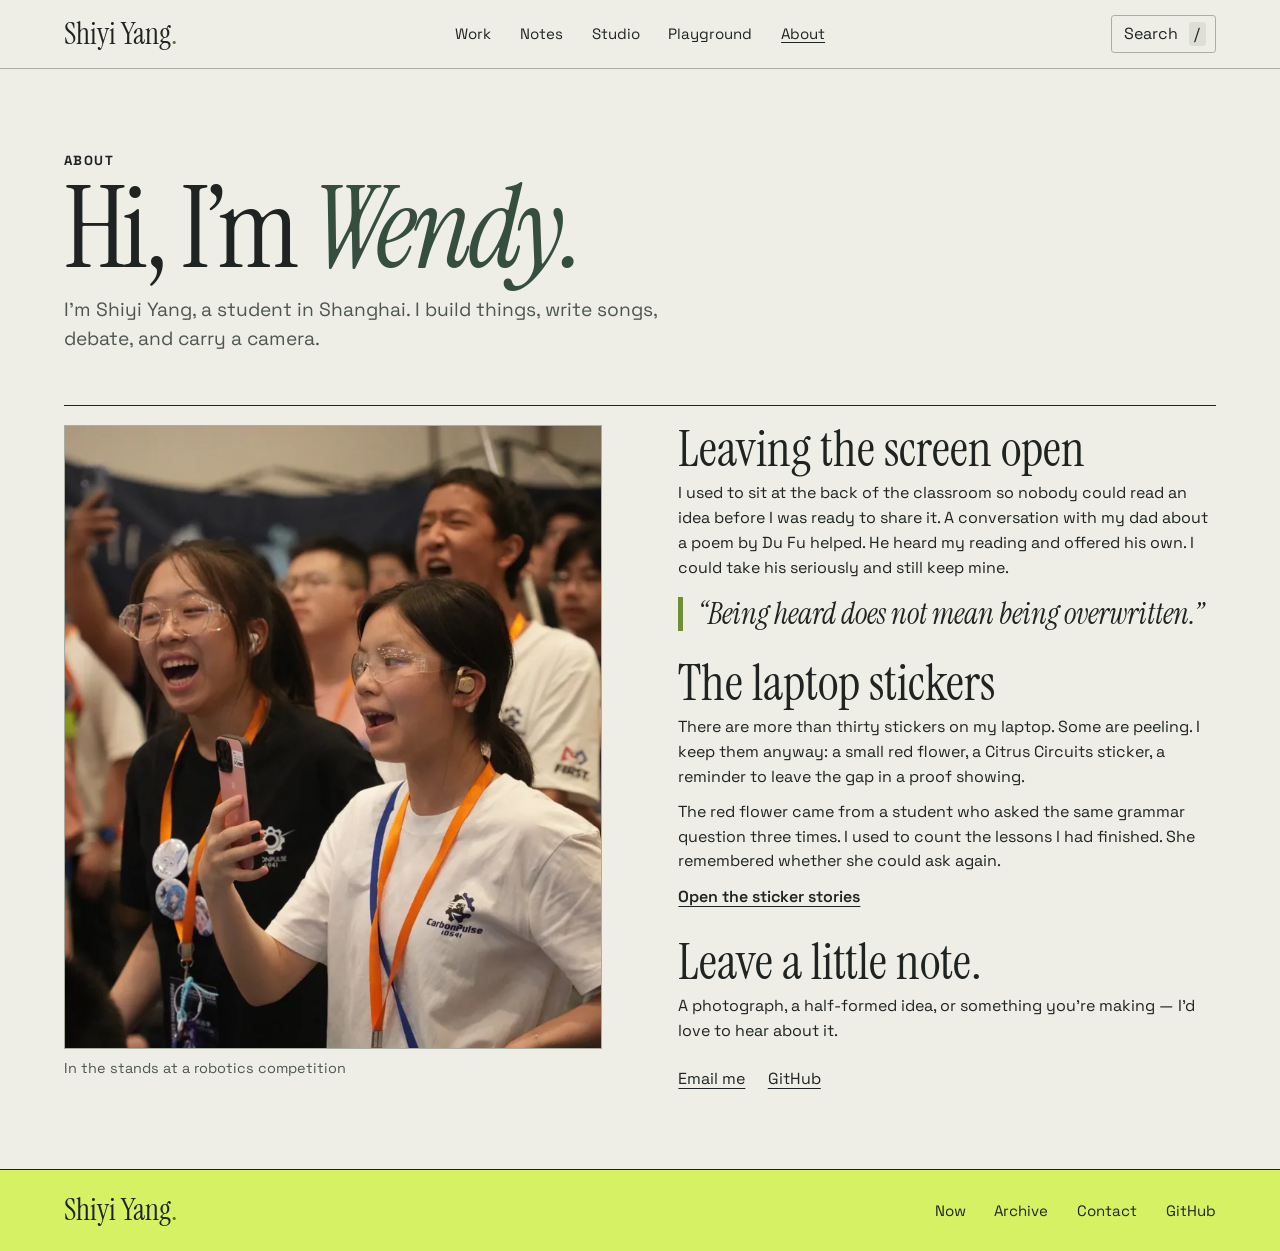
==== about.html @ c09a79f6 "Redesign portfolio as an editorial notebook" ====
<!doctype html>
    <html lang="en">
    <head>
      <meta charset="utf-8">
      <meta name="viewport" content="width=device-width, initial-scale=1">
      <title>About Wendy | Shiyi Yang</title>
      <meta name="description" content="Shiyi Yang on cameras, laptop stickers and getting comfortable sharing unfinished ideas.">
      <meta name="theme-color" content="#eeeee7">
      <link rel="canonical" href="https://yangsy57272.github.io/about.html">
      <meta property="og:type" content="website">
      <meta property="og:site_name" content="Shiyi Yang">
      <meta property="og:title" content="About Wendy | Shiyi Yang">
      <meta property="og:description" content="Shiyi Yang on cameras, laptop stickers and getting comfortable sharing unfinished ideas.">
      <meta property="og:url" content="https://yangsy57272.github.io/about.html">
      <meta property="og:image" content="https://yangsy57272.github.io/assets/life/match-day.webp">
      <meta name="twitter:card" content="summary_large_image">
      <link rel="icon" href="assets/editorial-mark.svg" type="image/svg+xml">
      <link rel="preload" href="assets/fonts/instrument-serif.woff2" as="font" type="font/woff2" crossorigin>
      <link rel="stylesheet" href="editorial.css">
      <script src="editorial.js" defer></script>

    </head>
    <body>
      <a class="skip" href="#main">Skip to content</a>
      <header class="site-head">
        <div class="wrap mast">
          <a class="wordmark" href="index.html">Shiyi Yang<span>.</span></a>
          <nav aria-label="Main navigation"><a href="index.html#work">Work</a><a href="notes.html">Notes</a><a href="studio.html">Studio</a><a href="playground.html">Playground</a><a href="about.html" aria-current="page">About</a></nav>
          <button class="search-button" type="button" data-search hidden><span>Search</span> <kbd>/</kbd></button>
        </div>
      </header>
      <main id="main" tabindex="-1"><header class="wrap page-intro"><p class="eyebrow">About</p>
      <h1>Hi, I’m <em>Wendy.</em></h1><p class="lede">I’m Shiyi Yang, a student in Shanghai. I build things, write songs, debate, and carry a camera.</p></header>
    <div class="wrap story-layout">
      <figure class="case-figure"><img src="assets/life/match-day.webp" alt="Wendy cheering with friends at a robotics competition" width="724" height="1086">
        <figcaption>In the stands at a robotics competition</figcaption></figure>
      <div class="prose">
        <section><h2>Leaving the screen open</h2>
          <p>I used to sit at the back of the classroom so nobody could read an idea before I was ready to share it. A conversation with my dad about a poem by Du Fu helped. He heard my reading and offered his own. I could take his seriously and still keep mine.</p>
          <blockquote>“Being heard does not mean being overwritten.”</blockquote>
        </section>
        <section id="stickers"><h2>The laptop stickers</h2>
          <p>There are more than thirty stickers on my laptop. Some are peeling. I keep them anyway: a small red flower, a Citrus Circuits sticker, a reminder to leave the gap in a proof showing.</p>
          <p>The red flower came from a student who asked the same grammar question three times. I used to count the lessons I had finished. She remembered whether she could ask again.</p>
          <a class="plain-link" href="archive.html#curiosity">Open the sticker stories</a>
        </section>
        <section id="contact"><h2>Leave a little note.</h2>
          <p>A photograph, a half-formed idea, or something you’re making — I’d love to hear about it.</p>
          <div class="inline-links"><a href="mailto:yangsy.2009@outlook.com">Email me</a><a href="https://github.com/yangsy57272">GitHub</a></div>
        </section>
      </div>
    </div></main>
      <footer class="site-foot">
        <div class="wrap foot-layout">
          <a class="wordmark" href="index.html">Shiyi Yang<span>.</span></a>
          <nav aria-label="Elsewhere">
            <a href="now.html">Now</a><a href="archive.html">Archive</a>
            <a href="about.html#contact">Contact</a><a href="https://github.com/yangsy57272">GitHub</a>
          </nav>
        </div>
      </footer>
      <dialog class="search-dialog" aria-labelledby="search-title">
        <div class="search-head"><h2 id="search-title">Search the site</h2><button type="button" data-close-search>Close</button></div>
        <label class="sr-only" for="site-search">Filter pages and projects</label>
        <input id="site-search" type="search" placeholder="Find a project, note, or experiment…" autocomplete="off" autofocus>
        <p class="search-empty" role="status" hidden>No matching pages.</p>
        <ul class="search-results"><li><a href="index.html#work" data-keywords="ScentSense HiMCM Greenvolt portfolio projects">Selected work</a></li><li><a href="notes.html" data-keywords="Barbie John Locke essay argument">Notes &amp; writing</a></li><li><a href="studio.html" data-keywords="studio photo song video sound">Photography, music &amp; films</a></li><li><a href="assets/HiMCM-2024-Paper.pdf" data-keywords="computing environmental model">HiMCM 2024 paper (PDF)</a></li><li><a href="assets/HiMCM-2025-Paper.pdf" data-keywords="building evacuation simulation">HiMCM 2025 paper (PDF)</a></li><li><a href="assets/No-Three-In-Line.pdf" data-keywords="combinatorics geometry">No-three-in-a-line paper (PDF)</a></li><li><a href="photography.html" data-keywords="Istanbul Shanghai gallery lightbox">Photography gallery</a></li><li><a href="about.html" data-keywords="biography laptop stickers red flower contact email">About Wendy</a></li><li><a href="now.html" data-keywords="current working questions">Now</a></li><li><a href="playground.html" data-keywords="puzzles math games">Playground</a></li><li><a href="playground.html#no-three-puzzle" data-keywords="geometry dots puzzle">No-three-in-a-line puzzle</a></li><li><a href="archive.html#playground" data-keywords="camera stopwatch games">Debate prep, math sprint &amp; exposure lab</a></li><li><a href="archive.html#chapters" data-keywords="connections art film documentary">Films &amp; activity journal</a></li><li><a href="archive.html#achievements" data-keywords="archive growth honors activities awards">Original notebook &amp; awards</a></li><li><a href="archive.html#curiosity" data-keywords="stickers citrus circuits flower plums café">The little things</a></li><li><a href="about.html#contact" data-keywords="email GitHub">Contact</a></li><li><a href="scentsense.html" data-keywords="Computer vision / Physical computing What happens when a machine’s guess becomes something you can smell?">ScentSense</a></li><li><a href="no-three-in-a-line.html" data-keywords="Combinatorics / Research A grid of dots, a surprisingly short bound, and the proof behind it.">No three in a line</a></li><li><a href="himcm.html" data-keywords="Mathematical modeling / Team research Two models for decisions under constraints, from computing footprints to building sweeps.">HiMCM</a></li><li><a href="greenvolt-spark.html" data-keywords="Energy harvesting / Prototyping Exploring whether wave motion could power a coastal monitoring device.">Greenvolt Spark</a></li></ul>
        <p class="search-help">Use the arrow keys to browse, Enter to open, or Esc to close.</p>
      </dialog>
    </body>
    </html>
---- editorial.css ----
@font-face{font-family:Instrument Serif;src:url("assets/fonts/instrument-serif.woff2") format("woff2");font-display:swap}
@font-face{font-family:Instrument Serif;src:url("assets/fonts/instrument-serif-italic.woff2") format("woff2");font-style:italic;font-display:swap}
@font-face{font-family:Space Grotesk;src:url("assets/fonts/space-grotesk.woff2") format("woff2");font-weight:400 700;font-display:swap}

:root {
  color-scheme: light;
  --paper: #eeeee7;
  --ink: #1f2422;
  --muted: #4d5650;
  --accent: #d7f165;
  --line: #a9aea2;
  --soft-line: #d4d6c9;
  --deep: #222f2b;
  --display: "Instrument Serif", Georgia, serif;
  --body: "Space Grotesk", Arial, sans-serif;
  --gutter: clamp(1rem, 5vw, 5.5rem);
}
*, *::before, *::after {box-sizing: border-box}
body {margin: 0; background: var(--paper); color: var(--ink); font: 1rem/1.55 var(--body)}
[hidden] {display:none !important}
img, video {display: block; max-width: 100%}
figure, blockquote {margin: 0}
h1, h2, h3, p {margin: 0}
h1, h2, h3 {font-family: var(--display); font-weight: 400; line-height: .99}
a {color: inherit; text-underline-offset: .22em}
a:hover {text-decoration-thickness: 2px}
button, input {font: inherit; color: inherit}
button {cursor: pointer}
:focus-visible {outline: 3px solid #435f18; outline-offset: 4px}
[id] {scroll-margin-top: 1.4rem}
.wrap {width: min(100% - var(--gutter) * 2, 82rem); margin-inline: auto}
.sr-only, .skip:not(:focus) {position: absolute; width: 1px; height: 1px; overflow: hidden; clip-path: inset(50%); white-space: nowrap}
.skip:focus {position: absolute; top: .5rem; left: .5rem; z-index: 3; padding: .5rem 1rem; background: var(--accent)}
.site-head {border-bottom: 1px solid var(--line)}
.mast {display: grid; grid-template-columns: 1fr auto 1fr; align-items: center; gap: 1rem; min-height: 4.25rem}
.wordmark {font-family: var(--display); text-decoration: none; font-size: 1.9rem; line-height: 1; width: fit-content}
.wordmark span {color: #527123}
.mast nav, .site-foot nav {display: flex; flex-wrap: wrap; gap: .15rem clamp(.9rem, 2.25vw, 2.2rem)}
.mast nav a, .site-foot nav a {text-decoration: none; font-size: .94rem; padding-block: .55rem}
.mast nav a:hover, .mast nav a[aria-current], .site-foot nav a:hover {text-decoration: underline}
.search-button {justify-self: end; display: inline-flex; align-items: center; gap: .65rem; background: none; border: 1px solid var(--line); padding: .33rem .55rem .33rem .75rem; border-radius: .2rem}
.search-button:hover {background: var(--accent); border-color: var(--ink)}
kbd {font-family: var(--body); background: #dedfd4; padding-inline: .36rem; border-radius: .18rem}
.eyebrow {font-size: .83rem; line-height: 1.35; text-transform: uppercase; letter-spacing: .105em; font-weight: 700}
.eyebrow-mark {display: inline-block; width: .76rem; height: .76rem; margin-inline-end: .25rem; background: var(--accent); border: 1px solid var(--ink); border-radius: 50%; vertical-align: -.04em}
.lede {max-width: 38rem; color: var(--muted); font-size: clamp(1.02rem, 1.5vw, 1.24rem); line-height: 1.5}
.hero {display: grid; grid-template-columns: minmax(0, 1.55fr) minmax(0, 1fr); gap: clamp(1.5rem, 4vw, 4rem); align-items: center; padding-block: clamp(3rem, 6.3vw, 6rem) clamp(2.5rem, 5.3vw, 5rem)}
.hero h1 {font-size: clamp(3.55rem, 7.6vw, 7.8rem); line-height: .86; letter-spacing: -.035em; margin: 1rem 0 1.35rem}
.hero h1 em, .page-intro h1 em {color: #354e3e}
.hero .lede {max-width: 31rem}
.hero-links, .inline-links {display: flex; flex-wrap: wrap; align-items: center; gap: .8rem 1.4rem; margin-top: 1.45rem}
.action {display: inline-block; border: 1px solid var(--ink); padding: .65rem 1rem; background: var(--accent); color: var(--ink); text-decoration: none; font-weight: 700}
.action:hover {background: var(--ink); color: var(--accent)}
.plain-link {font-weight: 600}
.hero-frame {background: var(--deep); color: var(--paper); padding: .6rem; border: 1px solid var(--ink); box-shadow: .38rem .38rem 0 var(--accent)}
.hero-image {position: relative; overflow: hidden; background: var(--deep)}
.hero-image img {width: 100%; height: auto; aspect-ratio: 1.24; object-fit: cover; object-position: 56% center; filter: saturate(.7)}
.viewfinder {position: absolute; inset: .85rem; pointer-events: none; color: var(--accent);
  background: linear-gradient(currentColor,currentColor) top left/1.3rem 1px,
              linear-gradient(currentColor,currentColor) top left/1px 1.3rem,
              linear-gradient(currentColor,currentColor) bottom right/1.3rem 1px,
              linear-gradient(currentColor,currentColor) bottom right/1px 1.3rem;
  background-repeat: no-repeat}
.hero-frame figcaption {display: flex; flex-wrap: wrap; justify-content: space-between; gap: .1rem .8rem; padding: .57rem .25rem .1rem; font-size: .86rem}
.hero-frame a:focus-visible, .puzzle-interface :focus-visible {outline-color: white}

.work, .studio-section {border-top: 1px solid var(--ink); padding-block: 1.2rem clamp(2.75rem, 5vw, 5rem)}
.section-head {display: flex; justify-content: space-between; align-items: baseline; flex-wrap: wrap; gap: .65rem 1rem; margin-bottom: 1.1rem}
.section-head h2, .field-copy h2, .puzzle h2 {font-size: clamp(2.45rem, 4.3vw, 4.25rem); letter-spacing: -.025em}
.section-head > a {font-size: .9rem}
.work-grid {display: grid; grid-template-columns: repeat(4, minmax(0, 1fr)); border: 1px solid var(--ink)}
.work-card + .work-card {border-inline-start: 1px solid var(--ink)}
.work-card > a {height: 100%; display: grid; grid-template-rows: auto 1fr; text-decoration: none}
.work-card a:focus-visible {outline-offset: -4px; z-index: 1; position: relative}
.work-art {aspect-ratio: 1.6; position: relative; overflow: hidden; background: var(--soft-line); border-bottom: 1px solid var(--ink)}
.work-art img {width: 100%; height: 100%; object-fit: cover; transition: transform .25s ease}
.work-art.scent img {object-position: center 52%}
.work-art.model img {object-position: center 36%; filter: saturate(.65)}
.work-art.wave img {object-position: 50% 45%}
.work-card a:hover img {transform: scale(1.04)}
.work-art.grid-study {background: var(--accent)}
.grid-study::before {content:""; position: absolute; inset: 12% 8%; background-image: linear-gradient(90deg, #3d502c50 1px, transparent 1px), linear-gradient(#3d502c50 1px, transparent 1px); background-size: calc(100% / 6) calc(100% / 4)}
.grid-study i {position: absolute; left: calc(8% + 14% * var(--x)); top: calc(12% + 19% * var(--y)); width: .66rem; aspect-ratio: 1; border-radius: 50%; background: var(--deep); transform: translate(-50%, -50%)}
.plot-line {position: absolute; left: 50%; top: 31%; width: 37%; border-top: 1px dashed var(--deep); transform-origin: left; transform: rotate(40deg)}
.plot-axis {position: absolute; top: 5%; left: 4%; font-style: italic; font-size: .84rem}
.plot-axis-x {inset: auto 5% 4% auto}
.work-copy {display: flex; flex-direction: column; align-items: start; gap: .55rem; padding: .9rem clamp(.75rem, 1.5vw, 1.3rem) 1.1rem}
.work-copy .eyebrow {font-size: .75rem}
.work-copy h3 {font-size: clamp(1.85rem, 3vw, 3.05rem); letter-spacing: -.02em}
.work-copy > p:not(.eyebrow) {color: var(--muted); font-size: .94rem}
.read-case {margin-top: auto; padding-top: .34rem; font-size: .86rem; font-weight: 600; text-decoration: underline; text-underline-offset: .19em}

.field-section {display: grid; grid-template-columns: 1fr 1.25fr; gap: 1.6rem 4rem; border-top: 1px solid var(--ink); padding-block: clamp(1.5rem, 4vw, 3.2rem) clamp(3rem, 6vw, 6rem)}
.field-copy h2 {margin-block: .45rem .8rem}
.field-copy > p:last-child {max-width: 24rem; color: var(--muted)}
.field-links a {text-decoration: none; display: grid; grid-template-columns: .9fr 1fr; align-items: baseline; gap: .15rem 1rem; padding: .65rem .5rem; border-bottom: 1px solid var(--line)}
.field-links a:hover {background: var(--accent)}
.field-links strong {font: 400 1.65rem/1.15 var(--display)}
.field-links span {color: var(--muted); font-size: .91rem}
.site-foot {background: var(--accent); border-top: 1px solid var(--ink)}
.foot-layout {display: flex; justify-content: space-between; align-items: center; flex-wrap: wrap; gap: .4rem 1rem; padding-block: 1.25rem}
.page-intro {padding-block: clamp(2.75rem, 6.5vw, 6rem) clamp(2rem, 4vw, 3.6rem)}
.page-intro h1 {font-size: clamp(3.75rem, 9vw, 8.5rem); line-height: .9; margin-block: .45rem .95rem; letter-spacing: -.035em}
.case-layout, .story-layout {display: grid; grid-template-columns: minmax(0, 1fr) minmax(0, 1fr); align-items: start; gap: 2rem clamp(2rem, 6vw, 6rem); border-top: 1px solid var(--ink); padding-block: 1.2rem clamp(3rem, 6vw, 6rem)}
.case-figure img {width: 100%; height: auto; background: var(--soft-line); border: 1px solid var(--line)}
.story-layout .case-figure img {max-height: 39rem; object-fit: cover; object-position: center 39%}
.case-figure figcaption, .studio-films figcaption {margin-top: .5rem; font-size: .9rem; color: var(--muted)}
.case-text, .prose {display: grid; gap: 1.75rem; max-width: 41rem}
.case-text h2, .prose h2, .reading-list h2 {font-size: clamp(2.05rem, 4vw, 3.1rem); margin-bottom: .45rem}
.case-text p + p, .prose p + p {margin-top: .65rem}
.prose section > a {display: inline-block; margin-top: .7rem}
.prose blockquote {margin-top: 1rem; padding-left: 1rem; border-left: .35rem solid #708e35; font: italic 1.9rem/1.12 var(--display)}
.text-links {margin: 0; padding-left: 1.15rem}
.text-links li {margin: .4rem 0}
.reading-list {padding-bottom: clamp(3rem, 6vw, 6rem)}
.reading-list article {border-top: 1px solid var(--line); padding: 1.3rem 0; max-width: 58rem}
.reading-list p {max-width: 42rem}
.reading-list .eyebrow {margin-bottom: .45rem}
.reading-list a {display: inline-block; margin: .6rem 1.1rem 0 0}
.reading-list.compact {padding-bottom: 0; display: grid; grid-template-columns: repeat(3, 1fr); gap: 1rem}
.reading-list h3, .studio-songs h3 {font-size: 2.2rem; margin-bottom: .4rem}
.contact-sheet, .studio-songs {display: grid; grid-template-columns: repeat(3, minmax(0, 1fr)); gap: 1rem}
.contact-sheet img {width: 100%; aspect-ratio: 1.34; object-fit: cover; margin-bottom: .35rem}
.studio-songs article {min-width: 0; border-top: 1px solid var(--soft-line); padding-top: .9rem; display: flex; flex-direction: column; align-items: start}
.studio-songs h3 {margin-top: .3rem}
.studio-songs audio {width: 100%; max-width: 20rem; margin-top: auto; padding-top: .5rem; height: 3.9rem}
.studio-films {display: grid; grid-template-columns: repeat(2, minmax(0, 1fr)); gap: 1rem}
.studio-films details {margin-top: .55rem}
.studio-films summary {cursor: pointer}
.studio-films details p {margin-top: .35rem}
.studio-films video {width: 100%; min-height: 9rem; aspect-ratio: 16 / 9; object-fit: contain; background: var(--deep)}

.puzzle {display: grid; grid-template-columns: minmax(0, 1fr) minmax(0, 1.2fr); gap: 1.5rem clamp(1.5rem, 6vw, 6rem); align-items: start; padding-block: 1.2rem clamp(2.5rem, 5vw, 5rem); border-top: 1px solid var(--ink)}
.puzzle-copy h2 {margin: .6rem 0 .85rem}
.puzzle-copy p {max-width: 33ch}
.puzzle-copy details {margin: .9rem 0; padding: .45rem 0; border-top: 1px solid var(--soft-line); border-bottom: 1px solid var(--soft-line)}
.puzzle-copy summary {cursor: pointer; width: fit-content}
.puzzle-copy details p {margin-top: .45rem}
.puzzle-interface {background: var(--deep); color: var(--paper); padding: clamp(.8rem, 3vw, 1.7rem)}
.board {position: relative; isolation: isolate; display: grid; grid-template-columns: repeat(5, minmax(0, 1fr)); gap: 1px; background: #829287; padding: 1px}
.board:empty {display: none}
.board button {position: relative; display: grid; place-items: center; background: var(--deep); border: 0; min-width: 0; aspect-ratio: 1.3; padding: 0; min-height: 2.75rem}
.board button:focus-visible {outline-offset: -4px; z-index: 3}
.board button:hover {background: #384e45}
.board button::before {content: ""; width: .55rem; aspect-ratio: 1; border-radius: 50%; background: #aebbab}
.board button[aria-pressed="true"]::before {background: var(--accent); width: clamp(.94rem, 3vw, 1.6rem); outline: 2px solid var(--deep); z-index: 2}
.board button.conflicted::before {background: #ff957e; outline: 2px solid #ff957e; outline-offset: 2px}
.board svg {position: absolute; inset: 0; width: 100%; height: 100%; z-index: 1; pointer-events: none}
.board line {stroke: #ff957e; stroke-width: 2; vector-effect: non-scaling-stroke}
.board-help {color: #dde4d9; font-size: .88rem; margin-top: .65rem}
.board-status {min-height: 2.1em; margin-block: .55rem; font-weight: 600}
.puzzle-controls {display: flex; gap: .55rem; flex-wrap: wrap}
.puzzle-controls button, .search-head button {border: 1px solid currentColor; background: transparent; padding: .38rem .68rem}
.puzzle-controls button:not(:disabled):hover {color: var(--accent)}
.puzzle-controls button:disabled {opacity: .6; cursor: default}

.search-dialog {width: min(34rem, calc(100% - 2rem)); max-height: min(75vh, 42rem); margin: 9vh auto auto; padding: 1rem; color: var(--ink); background: var(--paper); border: 1px solid var(--ink); box-shadow: .3rem .3rem 0 var(--accent)}
.search-dialog::backdrop {background: #17221bd4}
.search-head {display: flex; justify-content: space-between; align-items: center; gap: .75rem; margin-bottom: .7rem}
.search-head h2 {font-size: 2.25rem}
.search-head button:hover {background: var(--accent)}
.search-dialog input {width: 100%; padding: .55rem .65rem; border: 1px solid var(--ink); background: #fff}
.search-results {list-style: none; padding-left: 0; margin: .65rem 0 0; max-height: 42vh; overflow: auto}
.search-results a {display: block; padding: .45rem .5rem; text-decoration: none; border-bottom: 1px solid var(--soft-line)}
.search-results a:hover, .search-results a:focus-visible {background: var(--accent); outline-offset: -3px}
.search-help, .search-empty {margin-top: .65rem; font-size: .9rem; color: var(--muted)}

@media (max-width: 66rem) {
  .hero h1 {font-size: clamp(3.55rem, 7.55vw, 7rem)}
  .hero-break {display: none}
}
@media (max-width: 55rem) {
  .work-grid {grid-template-columns: repeat(2, minmax(0, 1fr))}
  .work-card:nth-child(3) {border-inline-start: 0}
  .work-card:nth-child(n+3) {border-top: 1px solid var(--ink)}
}
@media (max-width: 43rem) {
  .mast {grid-template-columns: 1fr auto; padding-block: .75rem .25rem; gap: .2rem .6rem}
  .mast nav {grid-row: 2; grid-column: 1 / -1; gap: 0 clamp(.64rem, 3.3vw, 1.2rem)}
  .mast nav a {font-size: .88rem}
  .hero, .field-section, .case-layout, .story-layout, .puzzle {grid-template-columns: 1fr}
  .hero {padding-top: 2.7rem; gap: 1.5rem}
  .hero h1 {font-size: clamp(3.4rem, 11.25vw, 5rem)}
  .hero-frame {max-width: 29rem; margin-inline-end: .35rem}
  .hero-image img {aspect-ratio: 1.78}
  .studio-songs, .reading-list.compact {grid-template-columns: 1fr}
}
@media (max-width: 26rem) {
  .work-copy .eyebrow {font-size: .69rem; letter-spacing: .045em}
  .work-copy h3 {font-size: 1.62rem}
  .work-copy > p:not(.eyebrow) {font-size: .88rem}
  .studio-films {grid-template-columns: 1fr}
  .field-links a {grid-template-columns: 1fr}
}
@media (prefers-reduced-motion: reduce) {
  *, *::before, *::after {transition-duration: 0s !important; animation-duration: 0s !important; scroll-behavior: auto !important}
}
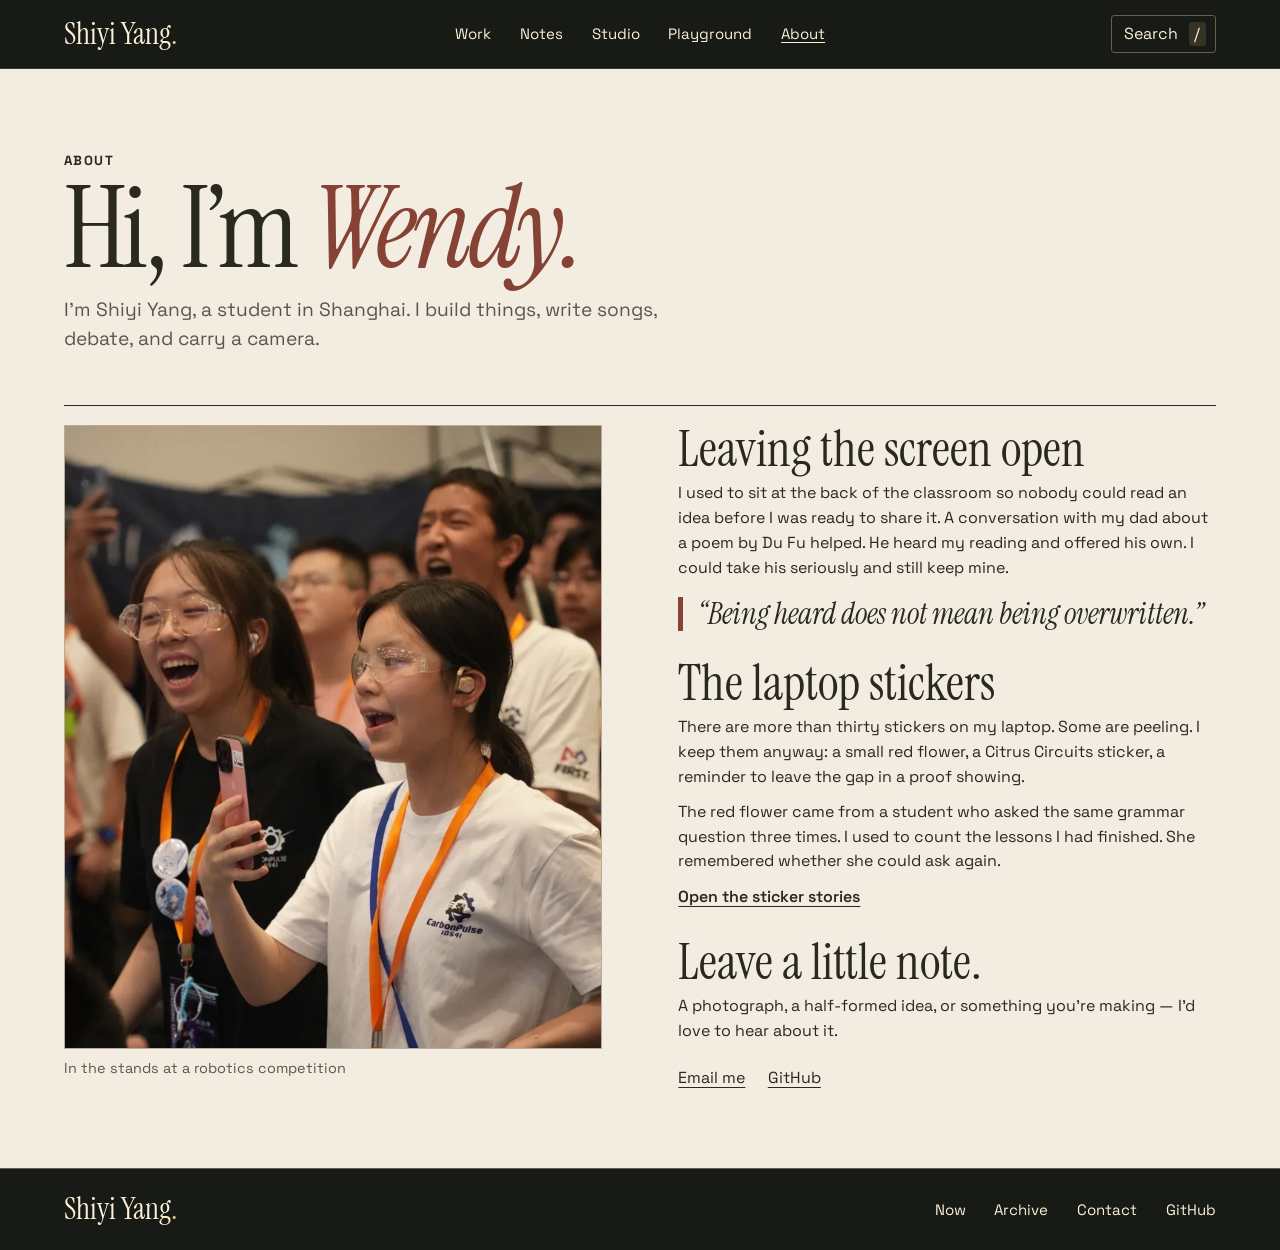
==== commit 03bbac87: "Blend film, photography, and research into the portfolio design" ====
--- a/about.html
+++ b/about.html
@@ -5,7 +5,7 @@
       <meta name="viewport" content="width=device-width, initial-scale=1">
       <title>About Wendy | Shiyi Yang</title>
       <meta name="description" content="Shiyi Yang on cameras, laptop stickers and getting comfortable sharing unfinished ideas.">
-      <meta name="theme-color" content="#eeeee7">
+      <meta name="theme-color" content="#171a15">
       <link rel="canonical" href="https://yangsy57272.github.io/about.html">
       <meta property="og:type" content="website">
       <meta property="og:site_name" content="Shiyi Yang">
--- a/editorial.css
+++ b/editorial.css
@@ -4,13 +4,16 @@
 
 :root {
   color-scheme: light;
-  --paper: #eeeee7;
-  --ink: #1f2422;
-  --muted: #4d5650;
-  --accent: #d7f165;
-  --line: #a9aea2;
-  --soft-line: #d4d6c9;
-  --deep: #222f2b;
+  --paper: #f3ede1;
+  --ink: #29291f;
+  --muted: #59574b;
+  --accent: #f1c47d;
+  --rust: #864234;
+  --line: #b9ac96;
+  --soft-line: #ded2bc;
+  --deep: #171a15;
+  --light: #fcf0d8;
+  --dark-line: #6c6048;
   --display: "Instrument Serif", Georgia, serif;
   --body: "Space Grotesk", Arial, sans-serif;
   --gutter: clamp(1rem, 5vw, 5.5rem);
@@ -26,90 +29,164 @@
 a:hover {text-decoration-thickness: 2px}
 button, input {font: inherit; color: inherit}
 button {cursor: pointer}
-:focus-visible {outline: 3px solid #435f18; outline-offset: 4px}
+:focus-visible {outline: 3px solid #8a432e; outline-offset: 4px}
 [id] {scroll-margin-top: 1.4rem}
 .wrap {width: min(100% - var(--gutter) * 2, 82rem); margin-inline: auto}
 .sr-only, .skip:not(:focus) {position: absolute; width: 1px; height: 1px; overflow: hidden; clip-path: inset(50%); white-space: nowrap}
 .skip:focus {position: absolute; top: .5rem; left: .5rem; z-index: 3; padding: .5rem 1rem; background: var(--accent)}
-.site-head {border-bottom: 1px solid var(--line)}
+.site-head {
+  color: var(--light); background: var(--deep); border-bottom: 1px solid #c9a56835;
+}
+.site-head :focus-visible, .hero :focus-visible, .site-foot :focus-visible {outline-color: var(--accent)}
 .mast {display: grid; grid-template-columns: 1fr auto 1fr; align-items: center; gap: 1rem; min-height: 4.25rem}
 .wordmark {font-family: var(--display); text-decoration: none; font-size: 1.9rem; line-height: 1; width: fit-content}
-.wordmark span {color: #527123}
+.wordmark span {color: var(--accent)}
 .mast nav, .site-foot nav {display: flex; flex-wrap: wrap; gap: .15rem clamp(.9rem, 2.25vw, 2.2rem)}
 .mast nav a, .site-foot nav a {text-decoration: none; font-size: .94rem; padding-block: .55rem}
 .mast nav a:hover, .mast nav a[aria-current], .site-foot nav a:hover {text-decoration: underline}
-.search-button {justify-self: end; display: inline-flex; align-items: center; gap: .65rem; background: none; border: 1px solid var(--line); padding: .33rem .55rem .33rem .75rem; border-radius: .2rem}
-.search-button:hover {background: var(--accent); border-color: var(--ink)}
-kbd {font-family: var(--body); background: #dedfd4; padding-inline: .36rem; border-radius: .18rem}
+.search-button {justify-self: end; display: inline-flex; align-items: center; gap: .65rem; background: none; border: 1px solid var(--dark-line); padding: .33rem .55rem .33rem .75rem; border-radius: .2rem}
+.search-button:hover {background: var(--accent); border-color: var(--accent); color: var(--deep)}
+.search-button kbd {background: #f1c47d26}
+kbd {font-family: var(--body); background: #e6dbc5; padding-inline: .36rem; border-radius: .18rem}
 .eyebrow {font-size: .83rem; line-height: 1.35; text-transform: uppercase; letter-spacing: .105em; font-weight: 700}
-.eyebrow-mark {display: inline-block; width: .76rem; height: .76rem; margin-inline-end: .25rem; background: var(--accent); border: 1px solid var(--ink); border-radius: 50%; vertical-align: -.04em}
 .lede {max-width: 38rem; color: var(--muted); font-size: clamp(1.02rem, 1.5vw, 1.24rem); line-height: 1.5}
-.hero {display: grid; grid-template-columns: minmax(0, 1.55fr) minmax(0, 1fr); gap: clamp(1.5rem, 4vw, 4rem); align-items: center; padding-block: clamp(3rem, 6.3vw, 6rem) clamp(2.5rem, 5.3vw, 5rem)}
-.hero h1 {font-size: clamp(3.55rem, 7.6vw, 7.8rem); line-height: .86; letter-spacing: -.035em; margin: 1rem 0 1.35rem}
-.hero h1 em, .page-intro h1 em {color: #354e3e}
-.hero .lede {max-width: 31rem}
-.hero-links, .inline-links {display: flex; flex-wrap: wrap; align-items: center; gap: .8rem 1.4rem; margin-top: 1.45rem}
-.action {display: inline-block; border: 1px solid var(--ink); padding: .65rem 1rem; background: var(--accent); color: var(--ink); text-decoration: none; font-weight: 700}
-.action:hover {background: var(--ink); color: var(--accent)}
+.hero {background: var(--deep); color: var(--light); overflow: hidden; isolation: isolate}
+.hero-inner {
+  position: relative; min-height: clamp(31rem, 43vw, 42rem); display: grid; align-items: center;
+}
+.hero-copy {position: relative; z-index: 1; width: min(48%, 31rem); padding-block: 2.25rem 3.5rem}
+.hero-copy > .eyebrow {color: var(--accent); display: flex; gap: .75rem; align-items: center}
+.hero-copy > .eyebrow::before {content: ""; width: 1.85rem; height: 1px; background: currentColor}
+.hero h1 {
+  font-size: clamp(5rem, 10.4vw, 10rem); line-height: .77; letter-spacing: -.037em;
+  margin: .85rem 0 1.3rem;
+}
+.hero h1 em {color: var(--accent)}
+.page-intro h1 em {color: var(--rust)}
+.hero .lede {max-width: 31ch; color: #e0d2b8}
+.hero-links, .inline-links {display: flex; flex-wrap: wrap; align-items: center; gap: .6rem 1.4rem; margin-top: 1.4rem}
+.action {
+  display: inline-block; border: 1px solid var(--accent); padding: .61rem .98rem;
+  background: var(--accent); color: var(--deep); text-decoration: none; font-weight: 700;
+}
+.action:hover {background: var(--deep); color: var(--accent)}
 .plain-link {font-weight: 600}
-.hero-frame {background: var(--deep); color: var(--paper); padding: .6rem; border: 1px solid var(--ink); box-shadow: .38rem .38rem 0 var(--accent)}
-.hero-image {position: relative; overflow: hidden; background: var(--deep)}
-.hero-image img {width: 100%; height: auto; aspect-ratio: 1.24; object-fit: cover; object-position: 56% center; filter: saturate(.7)}
-.viewfinder {position: absolute; inset: .85rem; pointer-events: none; color: var(--accent);
-  background: linear-gradient(currentColor,currentColor) top left/1.3rem 1px,
-              linear-gradient(currentColor,currentColor) top left/1px 1.3rem,
-              linear-gradient(currentColor,currentColor) bottom right/1.3rem 1px,
-              linear-gradient(currentColor,currentColor) bottom right/1px 1.3rem;
-  background-repeat: no-repeat}
-.hero-frame figcaption {display: flex; flex-wrap: wrap; justify-content: space-between; gap: .1rem .8rem; padding: .57rem .25rem .1rem; font-size: .86rem}
-.hero-frame a:focus-visible, .puzzle-interface :focus-visible {outline-color: white}
-
-.work, .studio-section {border-top: 1px solid var(--ink); padding-block: 1.2rem clamp(2.75rem, 5vw, 5rem)}
+.hero-frame {position: absolute; inset: 0 calc(-1 * var(--gutter)) 0 29%; margin: 0}
+.hero-image {position: absolute; inset: 0; overflow: hidden; background: var(--deep)}
+.hero-image::after {
+  content: ""; position: absolute; inset: 0; pointer-events: none;
+  background: linear-gradient(90deg, var(--deep), #171a15ee 5%, #171a157a 17%, transparent 39%),
+              linear-gradient(0deg, #141811f5, transparent 32%);
+}
+.hero-image img {width: 100%; height: 100%; object-fit: cover; object-position: center 48%; animation: frame-in .28s ease-out}
+@keyframes frame-in {from {opacity: .5} to {opacity: 1}}
+.hero-frame figcaption {
+  position: absolute; inset: auto var(--gutter) 1rem 18%; display: flex; justify-content: flex-end;
+  align-items: center; flex-wrap: wrap; gap: .4rem 1.15rem; color: var(--light); font-size: .84rem;
+}
+.hero-frame figcaption > a {padding-block: .45rem}
+.hero-frame figcaption > a span {color: #e9d3ac}
+.frame-controls {
+  display: inline-flex; padding: .2rem; border: 1px solid #e3bd825e;
+  background: #171a15eb;
+}
+.frame-controls button {
+  background: transparent; color: var(--light); border: 0; padding: .4rem .66rem;
+}
+.frame-controls button[aria-pressed="true"] {color: var(--deep); background: var(--accent)}
+.frame-controls button[aria-pressed="false"]:hover {text-decoration: underline}
+
+.work, .studio-section {border-top: 1px solid var(--line); padding-block: 1.2rem clamp(2.75rem, 5vw, 5rem)}
+.work {border-top: 0; padding-top: clamp(2.2rem, 4vw, 3.7rem)}
 .section-head {display: flex; justify-content: space-between; align-items: baseline; flex-wrap: wrap; gap: .65rem 1rem; margin-bottom: 1.1rem}
-.section-head h2, .field-copy h2, .puzzle h2 {font-size: clamp(2.45rem, 4.3vw, 4.25rem); letter-spacing: -.025em}
-.section-head > a {font-size: .9rem}
-.work-grid {display: grid; grid-template-columns: repeat(4, minmax(0, 1fr)); border: 1px solid var(--ink)}
-.work-card + .work-card {border-inline-start: 1px solid var(--ink)}
-.work-card > a {height: 100%; display: grid; grid-template-rows: auto 1fr; text-decoration: none}
-.work-card a:focus-visible {outline-offset: -4px; z-index: 1; position: relative}
-.work-art {aspect-ratio: 1.6; position: relative; overflow: hidden; background: var(--soft-line); border-bottom: 1px solid var(--ink)}
-.work-art img {width: 100%; height: 100%; object-fit: cover; transition: transform .25s ease}
-.work-art.scent img {object-position: center 52%}
-.work-art.model img {object-position: center 36%; filter: saturate(.65)}
-.work-art.wave img {object-position: 50% 45%}
-.work-card a:hover img {transform: scale(1.04)}
-.work-art.grid-study {background: var(--accent)}
-.grid-study::before {content:""; position: absolute; inset: 12% 8%; background-image: linear-gradient(90deg, #3d502c50 1px, transparent 1px), linear-gradient(#3d502c50 1px, transparent 1px); background-size: calc(100% / 6) calc(100% / 4)}
-.grid-study i {position: absolute; left: calc(8% + 14% * var(--x)); top: calc(12% + 19% * var(--y)); width: .66rem; aspect-ratio: 1; border-radius: 50%; background: var(--deep); transform: translate(-50%, -50%)}
-.plot-line {position: absolute; left: 50%; top: 31%; width: 37%; border-top: 1px dashed var(--deep); transform-origin: left; transform: rotate(40deg)}
-.plot-axis {position: absolute; top: 5%; left: 4%; font-style: italic; font-size: .84rem}
+.section-head h2, .field-copy h2, .puzzle h2 {font-size: clamp(2.45rem, 5vw, 5rem); letter-spacing: -.025em}
+.section-head > a {font-size: .92rem}
+.work .section-head {border-bottom: 1px solid var(--line); padding-bottom: .75rem; margin-bottom: 1.2rem}
+.work-grid {
+  display: grid; grid-template-columns: minmax(0, 1.15fr) minmax(0, 1fr);
+  gap: 1.75rem clamp(1rem, 3vw, 2.75rem);
+}
+.work-card {min-width: 0}
+.work-card > a {display: grid; grid-template-rows: auto 1fr; height: 100%; text-decoration: none}
+.work-card a:focus-visible {outline-offset: 3px}
+.work-art {aspect-ratio: 2.15; position: relative; overflow: hidden; background: var(--soft-line)}
+.work-art img {width: 100%; height: 100%; object-fit: cover; transition: transform .32s ease}
+.work-art.scent img {object-position: center 48%}
+.work-art.model img {object-position: center 42%}
+.work-art.wave img {object-position: center 46%}
+.work-card a:hover img {transform: scale(1.035)}
+.work-art.grid-study {background: #452820; color: #fae4bc}
+.grid-study::before {
+  content: ""; position: absolute; inset: 10% 8%;
+  background-image: linear-gradient(90deg, #f1c47d38 1px, transparent 1px), linear-gradient(#f1c47d38 1px, transparent 1px);
+  background-size: calc(100% / 6) calc(100% / 4);
+}
+.grid-study i {
+  position: absolute; left: calc(8% + 14% * var(--x)); top: calc(10% + 20% * var(--y));
+  width: .66rem; aspect-ratio: 1; border-radius: 50%; background: #ffe3ad; transform: translate(-50%, -50%);
+}
+.plot-line {
+  position: absolute; left: 50%; top: 30%; width: 28%; height: 40%;
+  background: linear-gradient(to top right, transparent calc(50% - .5px), #f1c47d 50%, transparent calc(50% + .5px));
+}
+.plot-axis {position: absolute; top: 4%; left: 4%; font: italic 1rem/1 var(--display)}
 .plot-axis-x {inset: auto 5% 4% auto}
-.work-copy {display: flex; flex-direction: column; align-items: start; gap: .55rem; padding: .9rem clamp(.75rem, 1.5vw, 1.3rem) 1.1rem}
-.work-copy .eyebrow {font-size: .75rem}
-.work-copy h3 {font-size: clamp(1.85rem, 3vw, 3.05rem); letter-spacing: -.02em}
-.work-copy > p:not(.eyebrow) {color: var(--muted); font-size: .94rem}
-.read-case {margin-top: auto; padding-top: .34rem; font-size: .86rem; font-weight: 600; text-decoration: underline; text-underline-offset: .19em}
-
-.field-section {display: grid; grid-template-columns: 1fr 1.25fr; gap: 1.6rem 4rem; border-top: 1px solid var(--ink); padding-block: clamp(1.5rem, 4vw, 3.2rem) clamp(3rem, 6vw, 6rem)}
+.plot-note {position: absolute; bottom: 7%; left: 9%; font: italic 1.12rem/1 var(--display)}
+.work-copy {display: grid; align-content: start; gap: .36rem; padding: .8rem .1rem 1rem; border-bottom: 1px solid var(--line)}
+.work-copy .eyebrow {font-size: .72rem; color: var(--rust)}
+.work-copy h3 {font-size: clamp(2.1rem, 4.5vw, 4.1rem); letter-spacing: -.025em}
+.work-copy > p:not(.eyebrow) {color: var(--muted); font-size: .98rem}
+.read-case {padding-top: .15rem; font-size: .88rem; font-weight: 600; text-decoration: underline; text-underline-offset: .19em}
+
+.studio-spread {background: #e7d9c3; border-block: 1px solid #c9b79d}
+.studio-spread-inner {
+  display: grid; grid-template-columns: .75fr 1.35fr; align-items: center;
+  gap: clamp(1.5rem, 4vw, 3.5rem); padding-block: clamp(2.25rem, 6.3vw, 5.5rem);
+}
+.spread-copy h2 {font-size: clamp(3.6rem, 6.5vw, 7rem); line-height: .87; margin: .55rem 0 .85rem}
+.spread-copy h2 em {color: var(--rust)}
+.spread-copy p:not(.eyebrow) {max-width: 34ch; color: var(--muted)}
+.spread-copy .inline-links {margin-top: .85rem}
+.field-copy a {display: inline-block; margin-top: .75rem}
+.spread-prints {
+  display: grid; grid-template-columns: 1.17fr 1fr; align-items: center; margin-inline: .35rem 1rem;
+  padding-block: .4rem 1rem;
+}
+.spread-print {
+  display: block; min-width: 0; padding: .48rem; background: #fff7e8; color: var(--ink);
+  box-shadow: .15rem .32rem .8rem #5f472447; text-decoration: none;
+  transition: transform .25s ease; position: relative;
+}
+.spread-print:hover, .spread-print:focus-visible {transform: rotate(0); z-index: 2}
+.city-print {transform: rotate(-5deg)}
+.flower-print {transform: rotate(7deg); margin-inline-start: -1.2rem; margin-block-start: 2.7rem}
+.spread-print img {width: 100%; aspect-ratio: 1.44; object-fit: cover}
+.spread-print span {display: block; padding: .33rem .16rem .08rem; font-size: .84rem}
+
+.field-section {display: grid; grid-template-columns: 1fr 1.25fr; gap: 1.6rem 4rem; padding-block: clamp(1.5rem, 4vw, 3.2rem) clamp(3rem, 6vw, 6rem)}
 .field-copy h2 {margin-block: .45rem .8rem}
 .field-copy > p:last-child {max-width: 24rem; color: var(--muted)}
 .field-links a {text-decoration: none; display: grid; grid-template-columns: .9fr 1fr; align-items: baseline; gap: .15rem 1rem; padding: .65rem .5rem; border-bottom: 1px solid var(--line)}
 .field-links a:hover {background: var(--accent)}
 .field-links strong {font: 400 1.65rem/1.15 var(--display)}
 .field-links span {color: var(--muted); font-size: .91rem}
-.site-foot {background: var(--accent); border-top: 1px solid var(--ink)}
+.site-foot {background: var(--deep); color: var(--light); border-top: 1px solid var(--dark-line)}
 .foot-layout {display: flex; justify-content: space-between; align-items: center; flex-wrap: wrap; gap: .4rem 1rem; padding-block: 1.25rem}
 .page-intro {padding-block: clamp(2.75rem, 6.5vw, 6rem) clamp(2rem, 4vw, 3.6rem)}
 .page-intro h1 {font-size: clamp(3.75rem, 9vw, 8.5rem); line-height: .9; margin-block: .45rem .95rem; letter-spacing: -.035em}
 .case-layout, .story-layout {display: grid; grid-template-columns: minmax(0, 1fr) minmax(0, 1fr); align-items: start; gap: 2rem clamp(2rem, 6vw, 6rem); border-top: 1px solid var(--ink); padding-block: 1.2rem clamp(3rem, 6vw, 6rem)}
+.case-plates {display: grid; gap: 1.25rem}
 .case-figure img {width: 100%; height: auto; background: var(--soft-line); border: 1px solid var(--line)}
+.case-study-print {width: min(24rem, 91%); margin-left: auto; padding: .55rem; background: #fff7e8; box-shadow: .18rem .3rem 1.1rem #49331d24; transform: rotate(2deg)}
+.case-study-print a {display: block}
+.case-study-print img {max-height: 15rem; object-fit: contain; background: #fff7e8}
 .story-layout .case-figure img {max-height: 39rem; object-fit: cover; object-position: center 39%}
 .case-figure figcaption, .studio-films figcaption {margin-top: .5rem; font-size: .9rem; color: var(--muted)}
 .case-text, .prose {display: grid; gap: 1.75rem; max-width: 41rem}
 .case-text h2, .prose h2, .reading-list h2 {font-size: clamp(2.05rem, 4vw, 3.1rem); margin-bottom: .45rem}
 .case-text p + p, .prose p + p {margin-top: .65rem}
 .prose section > a {display: inline-block; margin-top: .7rem}
-.prose blockquote {margin-top: 1rem; padding-left: 1rem; border-left: .35rem solid #708e35; font: italic 1.9rem/1.12 var(--display)}
+.prose blockquote {margin-top: 1rem; padding-left: 1rem; border-left: .35rem solid var(--rust); font: italic 1.9rem/1.12 var(--display)}
 .text-links {margin: 0; padding-left: 1.15rem}
 .text-links li {margin: .4rem 0}
 .reading-list {padding-bottom: clamp(3rem, 6vw, 6rem)}
@@ -120,6 +197,8 @@
 .reading-list.compact {padding-bottom: 0; display: grid; grid-template-columns: repeat(3, 1fr); gap: 1rem}
 .reading-list h3, .studio-songs h3 {font-size: 2.2rem; margin-bottom: .4rem}
 .contact-sheet, .studio-songs {display: grid; grid-template-columns: repeat(3, minmax(0, 1fr)); gap: 1rem}
+.contact-sheet > a {display: block; min-width: 0; padding: .48rem; background: #fff7e8; box-shadow: .15rem .3rem .75rem #49331d22}
+.contact-sheet > a:nth-child(2) {margin-top: .9rem}
 .contact-sheet img {width: 100%; aspect-ratio: 1.34; object-fit: cover; margin-bottom: .35rem}
 .studio-songs article {min-width: 0; border-top: 1px solid var(--soft-line); padding-top: .9rem; display: flex; flex-direction: column; align-items: start}
 .studio-songs h3 {margin-top: .3rem}
@@ -140,8 +219,8 @@
 .board {position: relative; isolation: isolate; display: grid; grid-template-columns: repeat(5, minmax(0, 1fr)); gap: 1px; background: #829287; padding: 1px}
 .board:empty {display: none}
 .board button {position: relative; display: grid; place-items: center; background: var(--deep); border: 0; min-width: 0; aspect-ratio: 1.3; padding: 0; min-height: 2.75rem}
-.board button:focus-visible {outline-offset: -4px; z-index: 3}
-.board button:hover {background: #384e45}
+.board button:focus-visible {outline-color: var(--accent); outline-offset: -4px; z-index: 3}
+.board button:hover {background: #463b27}
 .board button::before {content: ""; width: .55rem; aspect-ratio: 1; border-radius: 50%; background: #aebbab}
 .board button[aria-pressed="true"]::before {background: var(--accent); width: clamp(.94rem, 3vw, 1.6rem); outline: 2px solid var(--deep); z-index: 2}
 .board button.conflicted::before {background: #ff957e; outline: 2px solid #ff957e; outline-offset: 2px}
@@ -155,7 +234,7 @@
 .puzzle-controls button:disabled {opacity: .6; cursor: default}
 
 .search-dialog {width: min(34rem, calc(100% - 2rem)); max-height: min(75vh, 42rem); margin: 9vh auto auto; padding: 1rem; color: var(--ink); background: var(--paper); border: 1px solid var(--ink); box-shadow: .3rem .3rem 0 var(--accent)}
-.search-dialog::backdrop {background: #17221bd4}
+.search-dialog::backdrop {background: #171a15dc}
 .search-head {display: flex; justify-content: space-between; align-items: center; gap: .75rem; margin-bottom: .7rem}
 .search-head h2 {font-size: 2.25rem}
 .search-head button:hover {background: var(--accent)}
@@ -165,31 +244,32 @@
 .search-results a:hover, .search-results a:focus-visible {background: var(--accent); outline-offset: -3px}
 .search-help, .search-empty {margin-top: .65rem; font-size: .9rem; color: var(--muted)}
 
-@media (max-width: 66rem) {
-  .hero h1 {font-size: clamp(3.55rem, 7.55vw, 7rem)}
-  .hero-break {display: none}
-}
-@media (max-width: 55rem) {
-  .work-grid {grid-template-columns: repeat(2, minmax(0, 1fr))}
-  .work-card:nth-child(3) {border-inline-start: 0}
-  .work-card:nth-child(n+3) {border-top: 1px solid var(--ink)}
+@media (max-width: 50rem) {
+  .hero-inner {min-height: auto; display: flex; flex-direction: column; align-items: stretch}
+  .hero-copy {width: 100%; padding-block: 2.5rem 1.15rem}
+  .hero h1 {font-size: clamp(4.65rem, 14vw, 7.4rem)}
+  .hero-frame {position: relative; inset: auto; margin-inline: calc(-1 * var(--gutter))}
+  .hero-image {position: relative; aspect-ratio: 1.77}
+  .hero-image::after {background: linear-gradient(var(--deep), transparent 24%), linear-gradient(0deg, #141811a0, transparent 26%)}
+  .hero-frame figcaption {position: static; justify-content: space-between; padding: .45rem var(--gutter) .85rem}
+  .studio-spread-inner {grid-template-columns: 1fr}
 }
 @media (max-width: 43rem) {
   .mast {grid-template-columns: 1fr auto; padding-block: .75rem .25rem; gap: .2rem .6rem}
   .mast nav {grid-row: 2; grid-column: 1 / -1; gap: 0 clamp(.64rem, 3.3vw, 1.2rem)}
   .mast nav a {font-size: .88rem}
-  .hero, .field-section, .case-layout, .story-layout, .puzzle {grid-template-columns: 1fr}
-  .hero {padding-top: 2.7rem; gap: 1.5rem}
-  .hero h1 {font-size: clamp(3.4rem, 11.25vw, 5rem)}
-  .hero-frame {max-width: 29rem; margin-inline-end: .35rem}
-  .hero-image img {aspect-ratio: 1.78}
+  .field-section, .case-layout, .story-layout, .puzzle {grid-template-columns: 1fr}
+  .work-grid {grid-template-columns: repeat(2, minmax(0, 1fr)); gap: 1.15rem .75rem}
+  .work-art {aspect-ratio: 1.38}
   .studio-songs, .reading-list.compact {grid-template-columns: 1fr}
 }
 @media (max-width: 26rem) {
-  .work-copy .eyebrow {font-size: .69rem; letter-spacing: .045em}
-  .work-copy h3 {font-size: 1.62rem}
-  .work-copy > p:not(.eyebrow) {font-size: .88rem}
-  .studio-films {grid-template-columns: 1fr}
+  .work-copy .eyebrow {font-size: .68rem; letter-spacing: .05em}
+  .work-copy h3 {font-size: 1.85rem}
+  .work-copy > p:not(.eyebrow) {font-size: .91rem}
+  .plot-note {font-size: .83rem}
+  .studio-films, .contact-sheet {grid-template-columns: 1fr}
+  .contact-sheet > a:nth-child(2) {margin-top: 0}
   .field-links a {grid-template-columns: 1fr}
 }
 @media (prefers-reduced-motion: reduce) {
